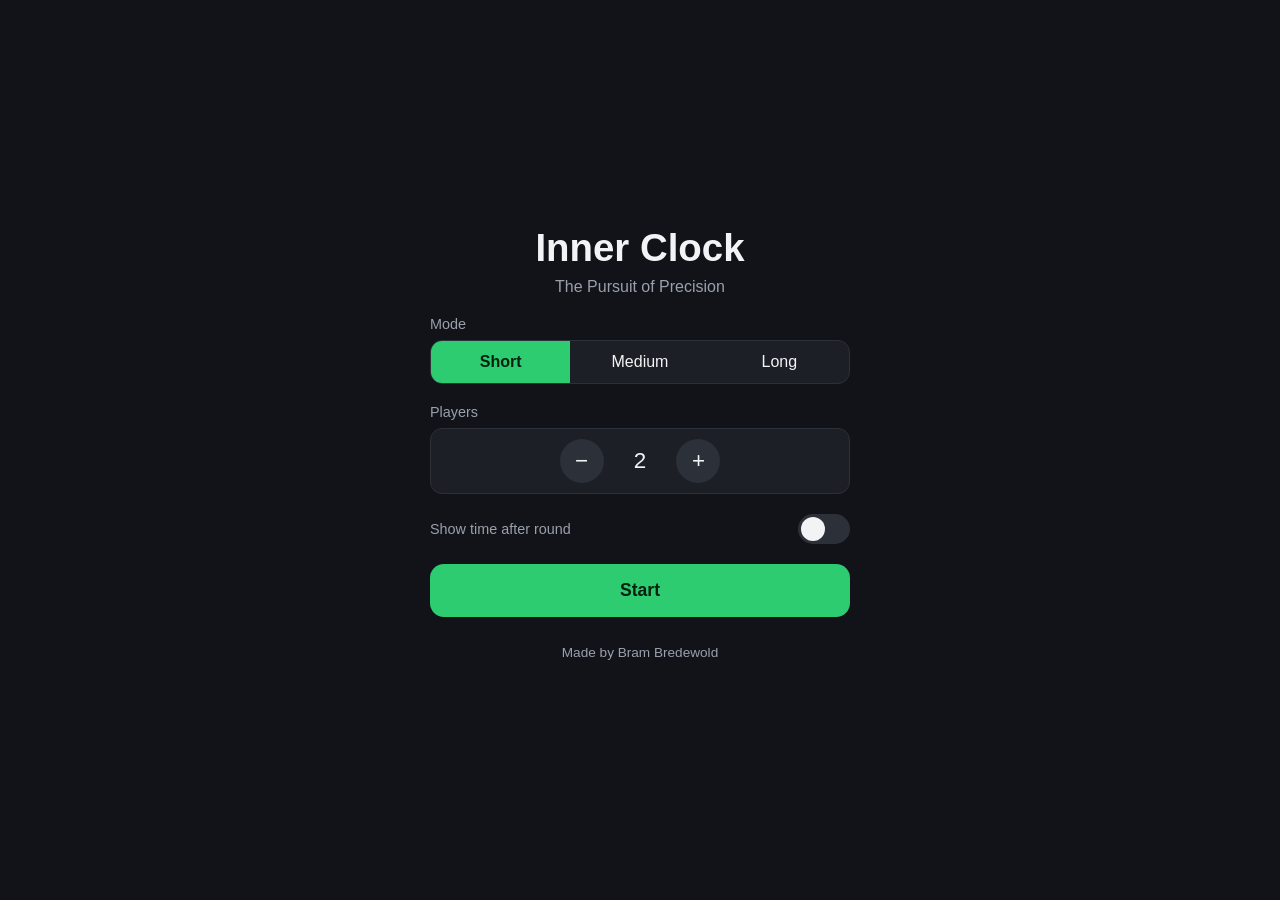
==== inner-clock/index.html @ 5f03aeaf "Initial commit: Inner Clock MVP through Phase 6 Vanilla HTML/CSS/JS pass-and-play time-estimation ga" ====
<!DOCTYPE html>
<html lang="en">
<head>
  <meta charset="UTF-8" />
  <meta name="viewport" content="width=device-width, initial-scale=1, user-scalable=no, viewport-fit=cover" />
  <meta name="theme-color" media="(prefers-color-scheme: light)" content="#111318" />
  <meta name="theme-color" media="(prefers-color-scheme: dark)" content="#111318" />
  <meta name="apple-mobile-web-app-capable" content="yes" />
  <meta name="apple-mobile-web-app-status-bar-style" content="black-translucent" />
  <meta name="apple-mobile-web-app-title" content="Inner Clock" />
  <title>Inner Clock</title>
  <link rel="stylesheet" href="css/styles.css" />
  <link rel="manifest" href="manifest.webmanifest" />
  <link rel="apple-touch-icon" href="assets/icons/apple-touch-icon.png" />
</head>
<body>

  <!-- Permanently dark strips over the safe areas (notch/dynamic island,
       home indicator). iOS can get "stuck" tinting its chrome/status bar to
       match whatever color last touched the top of the viewport (e.g. the
       red Stop screen), with no reliable way to force a re-sample in a
       single-page app that never scrolls or navigates. Owning these pixels
       directly sidesteps that instead of fighting it. -->
  <div class="safe-area-cover safe-area-top" aria-hidden="true"></div>
  <div class="safe-area-cover safe-area-bottom" aria-hidden="true"></div>

  <!-- HOME -->
  <section id="screen-home" class="screen">
    <div class="home-content">
      <h1 class="title">Inner Clock</h1>
      <p class="subtitle">The Pursuit of Precision</p>

      <div class="setting-block">
        <span class="setting-label">Mode</span>
        <div id="mode-select" class="segmented">
          <button type="button" class="segment" data-mode="short">Short</button>
          <button type="button" class="segment" data-mode="medium">Medium</button>
          <button type="button" class="segment" data-mode="long">Long</button>
        </div>
      </div>

      <div class="setting-block">
        <span class="setting-label">Players</span>
        <div class="stepper">
          <button type="button" id="player-minus" class="stepper-btn">&minus;</button>
          <span id="player-count" class="stepper-value">2</span>
          <button type="button" id="player-plus" class="stepper-btn">+</button>
        </div>
      </div>

      <div class="setting-block toggle-row">
        <span class="setting-label">Show time after round</span>
        <button type="button" id="show-time-toggle" class="toggle" role="switch" aria-checked="false">
          <span class="toggle-thumb"></span>
        </button>
      </div>

      <button type="button" id="home-start" class="btn btn-primary btn-large">Start</button>

      <p class="credit">Made by Bram Bredewold</p>
    </div>
  </section>

  <!-- INTRO -->
  <section id="screen-intro" class="screen">
    <div class="intro-content">
      <div class="intro-label">Target time</div>
      <div id="intro-number" class="intro-number">0</div>
      <button type="button" id="intro-continue" class="btn btn-primary btn-large" disabled>Continue</button>
    </div>
  </section>

  <!-- GAME -->
  <section id="screen-game" class="screen">

    <div id="game-ready" class="game-sub">
      <div id="game-player-label" class="player-label">Player 1</div>
      <div id="game-target-display" class="target-display"></div>
      <button type="button" id="game-start" class="btn-round btn-start">Start</button>
    </div>

    <div id="game-running" class="game-sub game-running">
      <span class="stop-label">Stop</span>
    </div>

    <div id="game-result" class="game-sub">
      <div id="game-result-time" class="result-time"></div>
      <button type="button" id="game-result-continue" class="btn btn-primary btn-large">Continue</button>
    </div>

  </section>

  <!-- END -->
  <section id="screen-end" class="screen">
    <div class="end-content">
      <h2 class="end-title">Results</h2>
      <table id="end-table">
        <thead>
          <tr>
            <th>Player</th>
            <th>Time</th>
            <th>Difference</th>
          </tr>
        </thead>
        <tbody></tbody>
      </table>
      <button type="button" id="end-back" class="btn btn-primary btn-large">Back to menu</button>
    </div>
  </section>

  <script type="module" src="js/main.js"></script>
</body>
</html>
---- inner-clock/css/styles.css ----
:root {
  --bg: #111318;
  --surface: #1c1f26;
  --text: #f2f3f5;
  --muted: #9aa0ac;
  --accent: #2ecc71;
  --accent-dark: #219150;
  --danger: #e74c3c;
  --border: #2c3038;
}

* {
  box-sizing: border-box;
  touch-action: manipulation;
  -webkit-touch-callout: none;
}

html, body {
  height: 100%;
  overscroll-behavior: none;
}

body {
  margin: 0;
  background: var(--bg);
  color: var(--text);
  font-family: -apple-system, BlinkMacSystemFont, "Segoe UI", Roboto, sans-serif;
  overflow: hidden;
  user-select: none;
  -webkit-user-select: none;
}

.screen {
  display: none;
  position: fixed;
  inset: 0;
  flex-direction: column;
  align-items: center;
  justify-content: center;
  padding: 24px;
}

.safe-area-cover {
  position: fixed;
  left: 0;
  right: 0;
  background: var(--bg);
  z-index: 1000;
  pointer-events: none;
}

.safe-area-top {
  top: 0;
  height: env(safe-area-inset-top, 0px);
}

.safe-area-bottom {
  bottom: 0;
  height: env(safe-area-inset-bottom, 0px);
}

.screen.active {
  display: flex;
}

/* HOME */

.home-content {
  width: 100%;
  max-width: 420px;
  display: flex;
  flex-direction: column;
  align-items: center;
  gap: 20px;
}

.title {
  font-size: 2.4rem;
  margin: 0;
  font-weight: 700;
}

.subtitle {
  margin: -12px 0 0;
  color: var(--muted);
}

.setting-block {
  width: 100%;
  display: flex;
  flex-direction: column;
  gap: 8px;
}

.setting-label {
  font-size: 0.9rem;
  color: var(--muted);
}

.segmented {
  display: flex;
  background: var(--surface);
  border: 1px solid var(--border);
  border-radius: 12px;
  overflow: hidden;
}

.segment {
  flex: 1;
  padding: 12px 0;
  background: transparent;
  border: none;
  color: var(--text);
  font-size: 1rem;
  cursor: pointer;
}

.segment.active {
  background: var(--accent);
  color: #06210f;
  font-weight: 600;
}

.stepper {
  display: flex;
  align-items: center;
  justify-content: center;
  gap: 24px;
  background: var(--surface);
  border: 1px solid var(--border);
  border-radius: 12px;
  padding: 10px;
}

.stepper-btn {
  width: 44px;
  height: 44px;
  border-radius: 50%;
  border: none;
  background: var(--border);
  color: var(--text);
  font-size: 1.4rem;
  line-height: 1;
  cursor: pointer;
}

.stepper-value {
  font-size: 1.4rem;
  min-width: 2ch;
  text-align: center;
}

.toggle-row {
  flex-direction: row;
  align-items: center;
  justify-content: space-between;
}

.toggle {
  width: 52px;
  height: 30px;
  border-radius: 999px;
  background: var(--border);
  border: none;
  position: relative;
  cursor: pointer;
  flex-shrink: 0;
}

.toggle .toggle-thumb {
  position: absolute;
  top: 3px;
  left: 3px;
  width: 24px;
  height: 24px;
  border-radius: 50%;
  background: var(--text);
  transition: left 0.15s ease;
}

.toggle.on {
  background: var(--accent);
}

.toggle.on .toggle-thumb {
  left: 25px;
}

.btn {
  border: none;
  border-radius: 14px;
  font-size: 1.1rem;
  font-weight: 600;
  cursor: pointer;
  padding: 16px 24px;
}

.btn-primary {
  background: var(--accent);
  color: #06210f;
  transition: background 0.2s ease, color 0.2s ease;
}

.btn:disabled {
  background: var(--border);
  color: var(--muted);
  cursor: default;
}

.btn-large {
  width: 100%;
}

.credit {
  color: var(--muted);
  font-size: 0.85rem;
  margin-top: 8px;
}

/* INTRO */

.intro-content {
  display: flex;
  flex-direction: column;
  align-items: center;
  gap: 32px;
  width: 100%;
  max-width: 420px;
}

.intro-number {
  font-size: 4rem;
  font-weight: 700;
  font-variant-numeric: tabular-nums;
}

.intro-label {
  font-size: 1.6rem;
  color: var(--muted);
  margin-bottom: -20px; /* pulls it closer to the number below */
}

/* GAME */

#screen-game {
  padding: 0;
}

.game-sub {
  display: none;
  position: absolute;
  inset: 0;
  flex-direction: column;
  align-items: center;
  justify-content: center;
  gap: 24px;
}

.game-sub.active {
  display: flex;
}

.player-label {
  font-size: 1.6rem;
  font-weight: 600;
}

.target-display {
  font-size: 2.2rem;
  font-weight: 700;
  color: var(--accent);
  font-variant-numeric: tabular-nums;
}

.btn-round {
  width: 180px;
  height: 180px;
  border-radius: 50%;
  border: none;
  background: var(--accent);
  color: #06210f;
  font-size: 1.4rem;
  font-weight: 700;
  cursor: pointer;
}

.game-running {
  background: var(--danger);
}

.stop-label {
  color: #2a0c08;
  font-size: 2.4rem;
  font-weight: 700;
  letter-spacing: 0.05em;
}

.result-time {
  font-size: 3rem;
  font-weight: 700;
  font-variant-numeric: tabular-nums;
}

/* END */

.end-content {
  width: 100%;
  max-width: 420px;
  display: flex;
  flex-direction: column;
  align-items: stretch;
  gap: 20px;
}

.end-title {
  text-align: center;
  margin: 0;
}

#end-table {
  width: 100%;
  border-collapse: collapse;
  background: var(--surface);
  border-radius: 12px;
  overflow: hidden;
}

#end-table th,
#end-table td {
  padding: 12px;
  text-align: left;
  border-bottom: 1px solid var(--border);
  font-variant-numeric: tabular-nums;
}

#end-table th {
  color: var(--muted);
  font-size: 0.85rem;
  font-weight: 600;
}

#end-table tr:last-child td {
  border-bottom: none;
}

.row-best {
  background: rgba(46, 204, 113, 0.18);
}

.row-worst {
  background: rgba(231, 76, 60, 0.18);
}
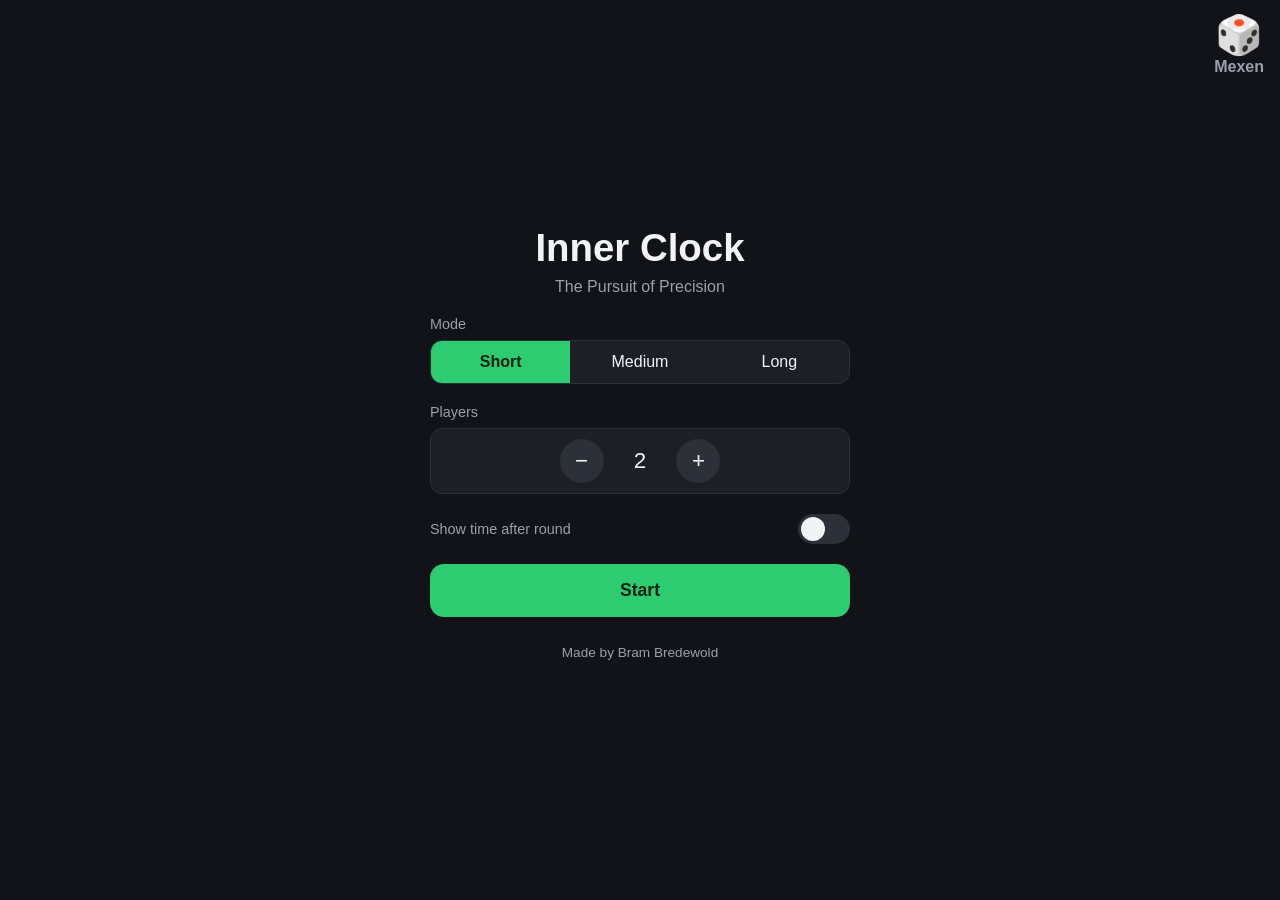
==== commit 5907719c: "Add Mexen: full pass-and-play dice game alongside Inner Clock Implements all six build phases from M" ====
--- a/inner-clock/index.html
+++ b/inner-clock/index.html
@@ -26,6 +26,10 @@
 
   <!-- HOME -->
   <section id="screen-home" class="screen">
+    <a href="mexen.html" class="game-switch">
+      <span class="game-switch-icon">🎲</span>
+      <span>Mexen</span>
+    </a>
     <div class="home-content">
       <h1 class="title">Inner Clock</h1>
       <p class="subtitle">The Pursuit of Precision</p>
--- a/inner-clock/css/styles.css
+++ b/inner-clock/css/styles.css
@@ -63,6 +63,28 @@
   display: flex;
 }
 
+/* Game switcher — plain link, shown only on the two HOME screens */
+
+.game-switch {
+  position: absolute;
+  top: max(16px, env(safe-area-inset-top));
+  right: 16px;
+  display: flex;
+  flex-direction: column;
+  align-items: center;
+  gap: 4px;
+  text-decoration: none;
+  color: var(--muted);
+  font-size: 1rem;
+  font-weight: 600;
+  z-index: 10;
+}
+
+.game-switch-icon {
+  font-size: 2.4rem;
+  line-height: 1;
+}
+
 /* HOME */
 
 .home-content {
